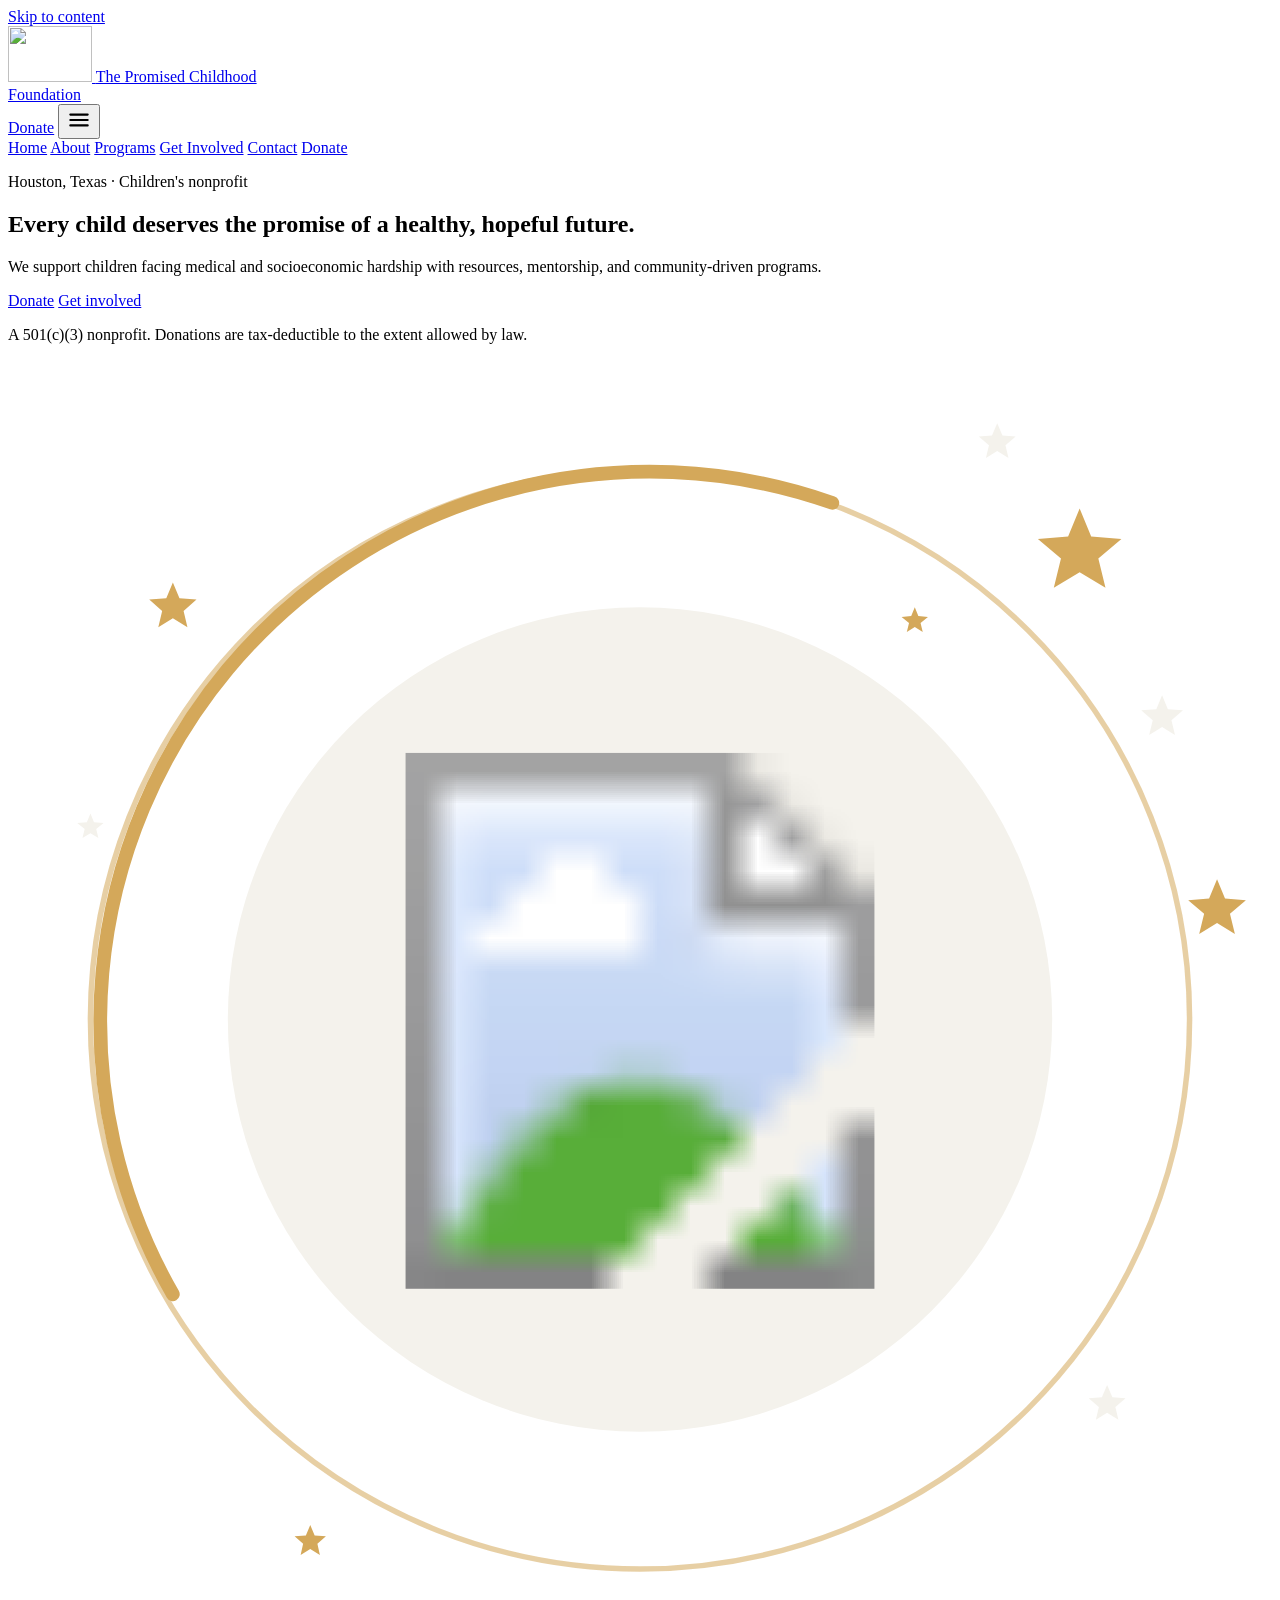
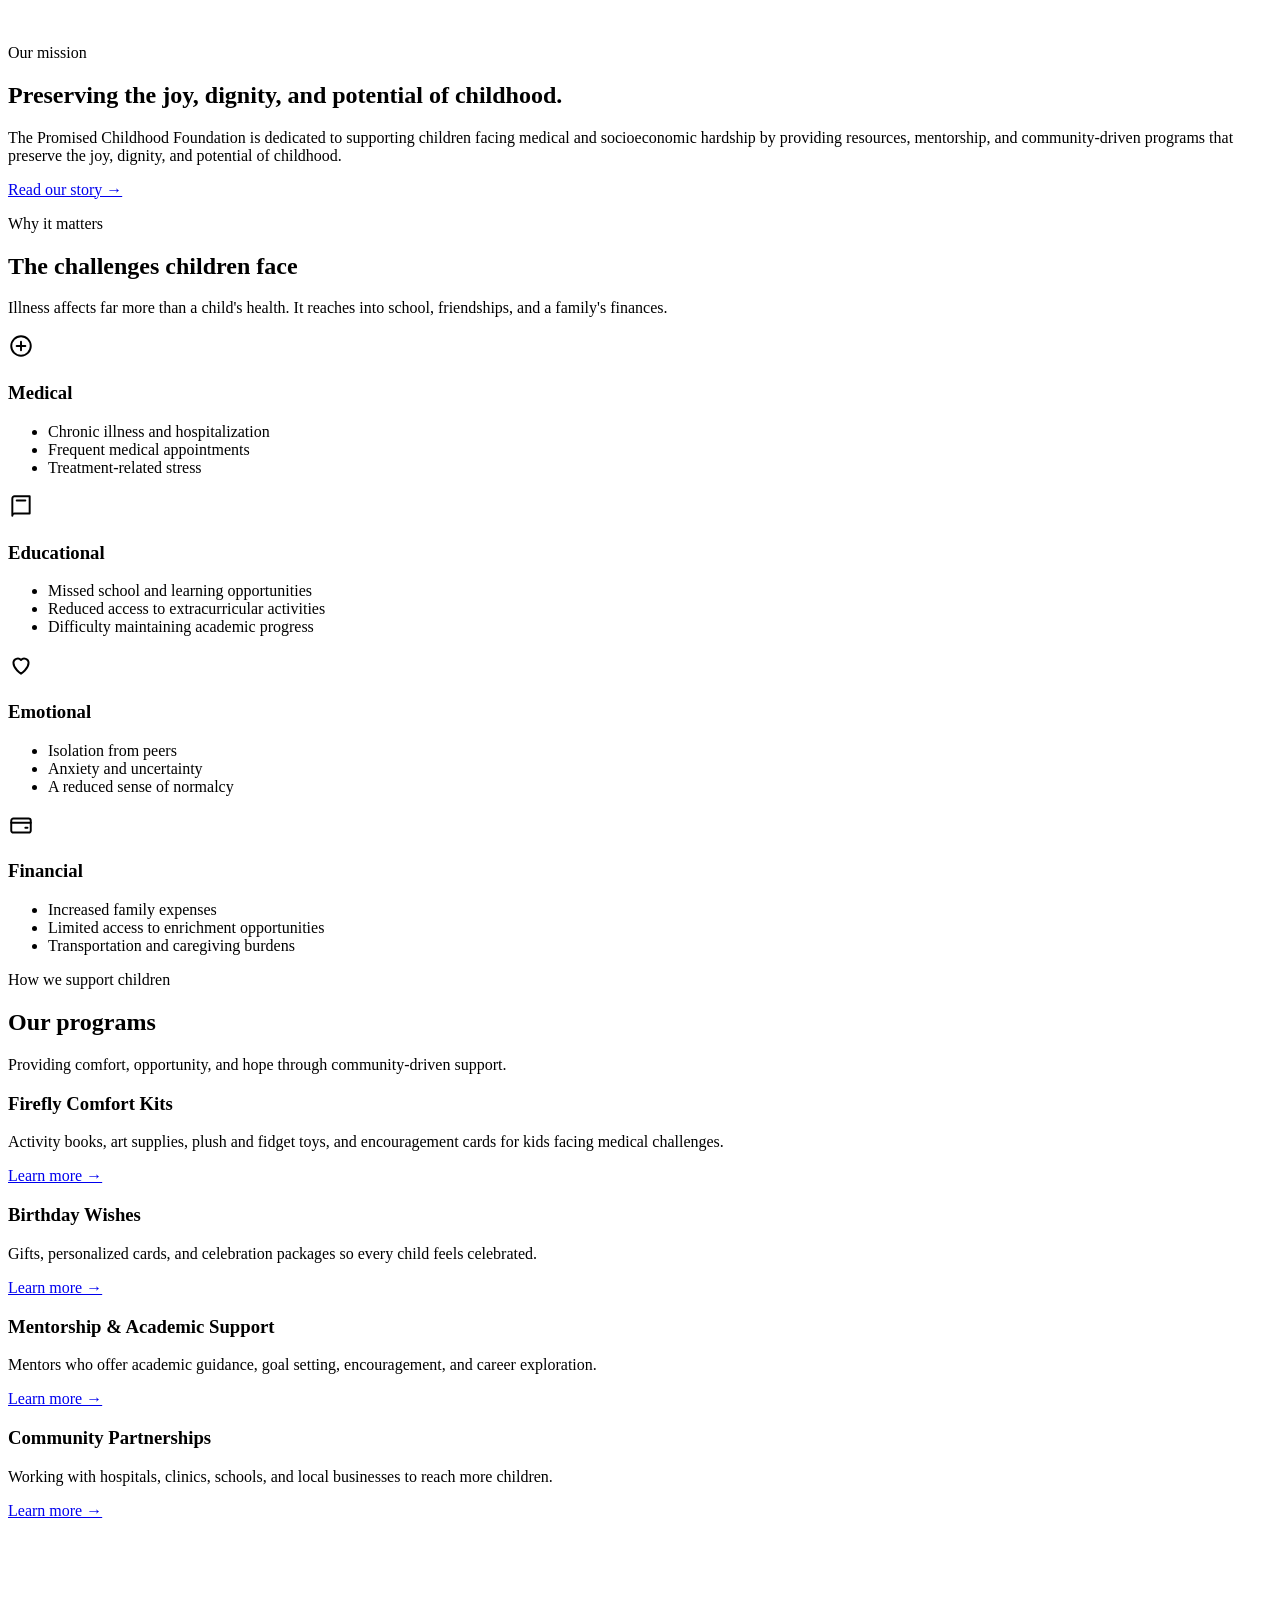
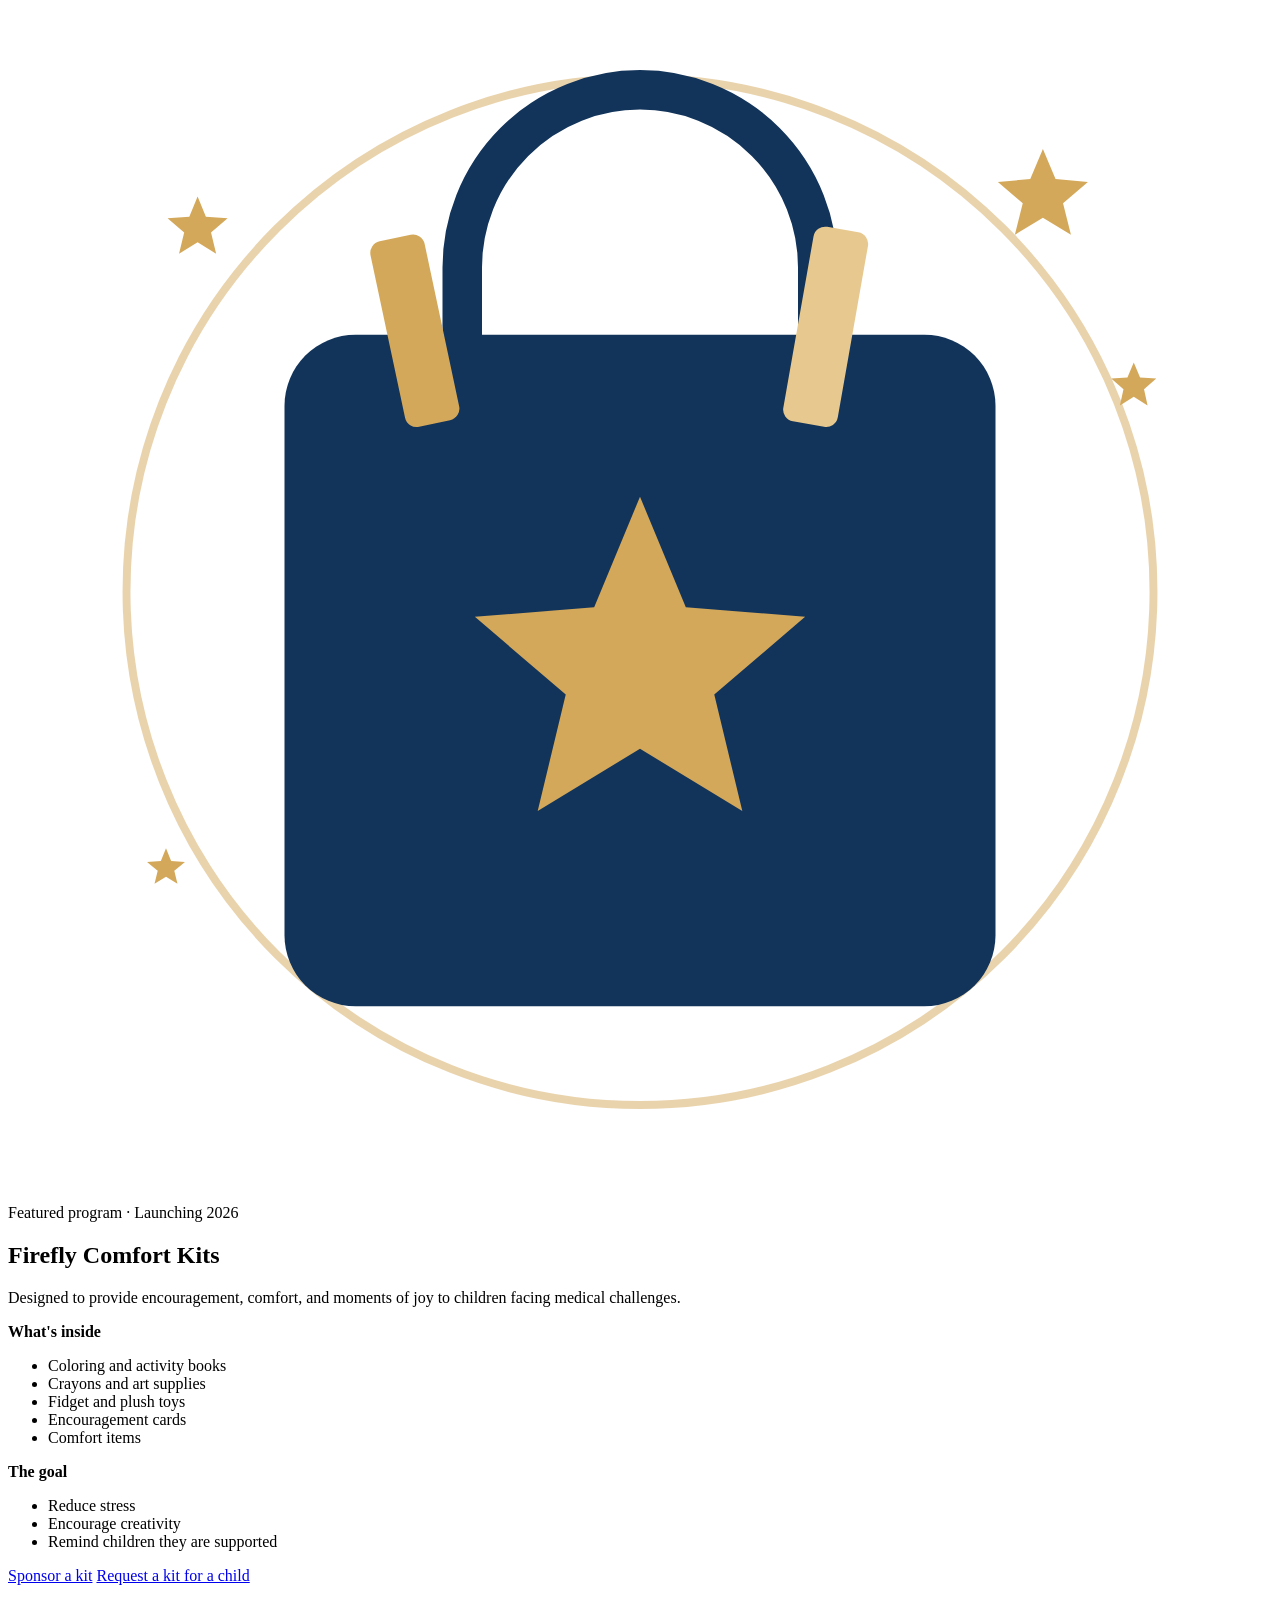
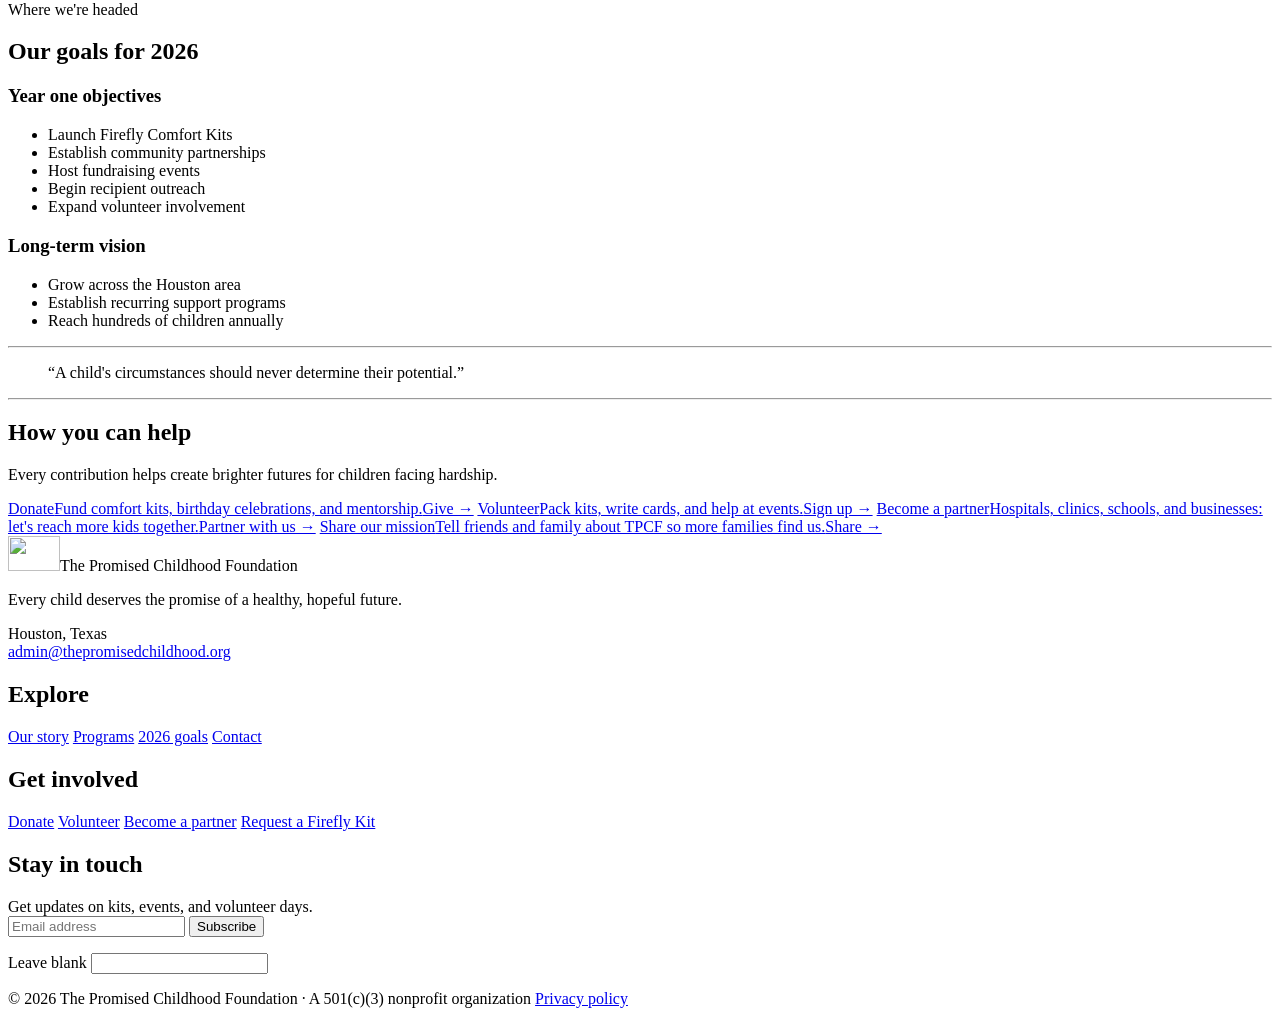
==== index.html @ c39b143c "Add files via upload" ====
<!doctype html>
<html lang="en">
<head>
<meta charset="utf-8">
<meta name="viewport" content="width=device-width, initial-scale=1, viewport-fit=cover">
<title>The Promised Childhood Foundation</title>
<meta name="description" content="The Promised Childhood Foundation supports Houston-area children facing medical and socioeconomic hardship with resources, mentorship, and community-driven programs.">
<link rel="canonical" href="https://thepromisedchildhood.org/">
<meta property="og:type" content="website">
<meta property="og:site_name" content="The Promised Childhood Foundation">
<meta property="og:title" content="The Promised Childhood Foundation">
<meta property="og:description" content="The Promised Childhood Foundation supports Houston-area children facing medical and socioeconomic hardship with resources, mentorship, and community-driven programs.">
<meta property="og:url" content="https://thepromisedchildhood.org/">
<meta property="og:image" content="https://thepromisedchildhood.org/images/share-card.jpg">
<meta name="twitter:card" content="summary_large_image">
<link rel="icon" type="image/png" href="images/favicon.png">
<link rel="apple-touch-icon" href="images/apple-touch-icon.png">
<link rel="preconnect" href="https://fonts.googleapis.com">
<link rel="preconnect" href="https://fonts.gstatic.com" crossorigin>
<link rel="stylesheet" href="https://fonts.googleapis.com/css2?family=Gelasio:ital,wght@0,400;0,600;0,700;1,400&amp;family=Raleway:wght@400;500;600;700&amp;display=swap">
<link rel="stylesheet" href="css/styles.css">
</head>
<body>
<a class="skip-link" href="#main">Skip to content</a>
<header class="site-header">
  <div class="inner">
    <a class="brand" href="index.html">
      <img src="images/logo-mark.webp" alt="" width="84" height="56">
      <span>The Promised Childhood<br>Foundation</span>
    </a>
    <div class="header-actions">
      <a class="btn btn--primary header-donate" href="get-involved.html#donate">Donate</a>
      <button class="menu-toggle" type="button" aria-expanded="false" aria-controls="site-nav" aria-label="Open menu"><svg width="26" height="26" viewBox="0 0 24 24" fill="none" stroke="currentColor" stroke-width="2" stroke-linecap="round" aria-hidden="true"><path d="M4 7h16M4 12h16M4 17h16"/></svg></button>
    </div>
    <nav class="nav" id="site-nav" aria-label="Main">
      <a href="index.html" aria-current="page">Home</a>
      <a href="about.html">About</a>
      <a href="programs.html">Programs</a>
      <a href="get-involved.html">Get Involved</a>
      <a href="contact.html">Contact</a>
      <a class="btn btn--primary" href="get-involved.html#donate">Donate</a>
    </nav>
  </div>
</header>
<main id="main">

<section class="band band--navy arcs hero">
  <div class="wrap split">
    <div class="stack">
      <p class="eyebrow">Houston, Texas · Children's nonprofit</p>
      <h1>Every child deserves the promise of a healthy, hopeful future.</h1>
      <p class="lead">We support children facing medical and socioeconomic hardship with resources, mentorship, and community-driven programs.</p>
      <div class="btn-row">
        <a class="btn btn--gold" href="get-involved.html#donate">Donate</a>
        <a class="btn btn--outline-gold" href="get-involved.html">Get involved</a>
      </div>
      <p class="status-line">A 501(c)(3) nonprofit. Donations are tax-deductible to the extent allowed by law.</p>
    </div>
    <div class="hero-art"><svg viewBox="0 0 460 460" role="img" aria-label="The Promised Childhood Foundation logo: a child reaching toward stars beside a golden tree" xmlns="http://www.w3.org/2000/svg"><circle cx="230" cy="240" r="200" fill="none" stroke="#D4A85A" stroke-width="2" opacity=".55"/><path d="M 60 340 A 200 200 0 0 1 300 52" fill="none" stroke="#D4A85A" stroke-width="5" stroke-linecap="round"/><circle cx="230" cy="240" r="150" fill="#F4F2EC"/><image href="images/logo-mark.webp" x="84" y="143" width="292" height="195"/><polygon points="390.0,54.0 394.2,64.2 405.2,65.1 396.8,72.2 399.4,82.9 390.0,77.2 380.6,82.9 383.2,72.2 374.8,65.1 385.8,64.2" fill="#D4A85A"/><polygon points="420.0,122.0 422.1,127.1 427.6,127.5 423.4,131.1 424.7,136.5 420.0,133.6 415.3,136.5 416.6,131.1 412.4,127.5 417.9,127.1" fill="#F4F2EC"/><polygon points="360.0,23.0 361.9,27.5 366.7,27.8 363.0,31.0 364.1,35.7 360.0,33.1 355.9,35.7 357.0,31.0 353.3,27.8 358.1,27.5" fill="#F4F2EC"/><polygon points="440.0,189.0 442.9,196.0 450.5,196.6 444.7,201.5 446.5,208.9 440.0,204.9 433.5,208.9 435.3,201.5 429.5,196.6 437.1,196.0" fill="#D4A85A"/><polygon points="330.0,90.0 331.3,93.2 334.8,93.5 332.1,95.7 332.9,99.0 330.0,97.2 327.1,99.0 327.9,95.7 325.2,93.5 328.7,93.2" fill="#D4A85A"/><polygon points="60.0,81.0 62.4,86.7 68.6,87.2 63.9,91.3 65.3,97.3 60.0,94.0 54.7,97.3 56.1,91.3 51.4,87.2 57.6,86.7" fill="#D4A85A"/><polygon points="30.0,165.0 31.3,168.2 34.8,168.5 32.1,170.7 32.9,174.0 30.0,172.2 27.1,174.0 27.9,170.7 25.2,168.5 28.7,168.2" fill="#F4F2EC"/><polygon points="400.0,373.0 401.9,377.5 406.7,377.8 403.0,381.0 404.1,385.7 400.0,383.1 395.9,385.7 397.0,381.0 393.3,377.8 398.1,377.5" fill="#F4F2EC"/><polygon points="110.0,424.0 111.6,427.8 115.7,428.1 112.6,430.8 113.5,434.9 110.0,432.7 106.5,434.9 107.4,430.8 104.3,428.1 108.4,427.8" fill="#D4A85A"/></svg></div>
  </div>
</section>

<section class="band band--cream">
  <div class="wrap split split--top">
    <div class="stack stack--tight">
      <p class="eyebrow">Our mission</p>
      <h2>Preserving the joy, dignity, and potential of childhood.</h2>
    </div>
    <div class="stack">
      <p class="serif-lead">The Promised Childhood Foundation is dedicated to supporting children facing medical and socioeconomic hardship by providing resources, mentorship, and community-driven programs that preserve the joy, dignity, and potential of childhood.</p>
      <a class="text-link" href="about.html">Read our story →</a>
    </div>
  </div>
</section>

<section class="band band--white" aria-labelledby="challenges-h">
  <div class="wrap stack" style="gap:40px">
    <div class="stack stack--tight">
      <p class="eyebrow">Why it matters</p>
      <h2 id="challenges-h">The challenges children face</h2>
      <p class="lead">Illness affects far more than a child's health. It reaches into school, friendships, and a family's finances.</p>
    </div>
    <div class="grid grid--4">
      <div class="card"><span class="icon-disc" aria-hidden="true"><svg width="26" height="26" viewBox="0 0 24 24" fill="none" stroke="currentColor" stroke-width="1.8" stroke-linecap="round" stroke-linejoin="round"><circle cx="12" cy="12" r="9"/><path d="M12 8v8M8 12h8"/></svg></span><h3>Medical</h3><ul class="list"><li>Chronic illness and hospitalization</li><li>Frequent medical appointments</li><li>Treatment-related stress</li></ul></div>
      <div class="card"><span class="icon-disc" aria-hidden="true"><svg width="26" height="26" viewBox="0 0 24 24" fill="none" stroke="currentColor" stroke-width="1.8" stroke-linecap="round" stroke-linejoin="round"><path d="M4 19.5V5a2 2 0 0 1 2-2h14v16H6a2 2 0 0 0-2 2z"/><path d="M8 7h8"/></svg></span><h3>Educational</h3><ul class="list"><li>Missed school and learning opportunities</li><li>Reduced access to extracurricular activities</li><li>Difficulty maintaining academic progress</li></ul></div>
      <div class="card"><span class="icon-disc" aria-hidden="true"><svg width="26" height="26" viewBox="0 0 24 24" fill="none" stroke="currentColor" stroke-width="1.8" stroke-linecap="round" stroke-linejoin="round"><path d="M12 20s-7-4.4-7-10a4 4 0 0 1 7-2.6A4 4 0 0 1 19 10c0 5.6-7 10-7 10z"/></svg></span><h3>Emotional</h3><ul class="list"><li>Isolation from peers</li><li>Anxiety and uncertainty</li><li>A reduced sense of normalcy</li></ul></div>
      <div class="card"><span class="icon-disc" aria-hidden="true"><svg width="26" height="26" viewBox="0 0 24 24" fill="none" stroke="currentColor" stroke-width="1.8" stroke-linecap="round" stroke-linejoin="round"><rect x="3" y="6" width="18" height="13" rx="2"/><path d="M3 10h18M16 14.5h2"/></svg></span><h3>Financial</h3><ul class="list"><li>Increased family expenses</li><li>Limited access to enrichment opportunities</li><li>Transportation and caregiving burdens</li></ul></div>
    </div>
  </div>
</section>

<section class="band band--navy" aria-labelledby="programs-h">
  <div class="wrap stack" style="gap:40px">
    <div class="stack stack--tight center">
      <p class="eyebrow">How we support children</p>
      <h2 id="programs-h">Our programs</h2>
      <p class="lead">Providing comfort, opportunity, and hope through community-driven support.</p>
    </div>
    <div class="grid grid--4">
      <div class="card card--navy"><h3>Firefly Comfort Kits</h3><p class="grow">Activity books, art supplies, plush and fidget toys, and encouragement cards for kids facing medical challenges.</p><a class="text-link" href="programs.html#firefly">Learn more →</a></div>
      <div class="card card--navy"><h3>Birthday Wishes</h3><p class="grow">Gifts, personalized cards, and celebration packages so every child feels celebrated.</p><a class="text-link" href="programs.html#birthday">Learn more →</a></div>
      <div class="card card--navy"><h3>Mentorship &amp; Academic Support</h3><p class="grow">Mentors who offer academic guidance, goal setting, encouragement, and career exploration.</p><a class="text-link" href="programs.html#mentorship">Learn more →</a></div>
      <div class="card card--navy"><h3>Community Partnerships</h3><p class="grow">Working with hospitals, clinics, schools, and local businesses to reach more children.</p><a class="text-link" href="programs.html#partnerships">Learn more →</a></div>
      <!-- SHOW WHEN READY: Family Assistance card. Add a one-line description, then delete the word "hidden".
      <div class="card card--navy" hidden><h3>Family Assistance</h3><p class="grow">[Description]</p><a class="text-link" href="programs.html#family">Learn more →</a></div> -->
    </div>
  </div>
</section>

<section class="band band--cream">
  <div class="wrap split">
    <div class="art-panel"><svg viewBox="0 0 320 320" role="img" aria-label="Illustration of a Firefly Comfort Kit bag with a gold star" xmlns="http://www.w3.org/2000/svg"><circle cx="160" cy="170" r="130" fill="none" stroke="#D4A85A" stroke-width="2" opacity=".5"/><path d="M115 110 v-22 a45 45 0 0 1 90 0 v22" fill="none" stroke="#12345A" stroke-width="10" stroke-linecap="round"/><rect x="70" y="105" width="180" height="170" rx="18" fill="#12345A"/><rect x="96" y="80" width="14" height="48" rx="3" fill="#D4A85A" transform="rotate(-12 103 104)"/><rect x="200" y="78" width="14" height="50" rx="3" fill="#E7C98F" transform="rotate(10 207 103)"/><polygon points="160.0,146.0 171.6,174.0 201.8,176.4 178.8,196.1 185.9,225.6 160.0,209.8 134.1,225.6 141.2,196.1 118.2,176.4 148.4,174.0" fill="#D4A85A"/><polygon points="262.0,58.0 265.2,65.6 273.4,66.3 267.1,71.7 269.1,79.7 262.0,75.4 254.9,79.7 256.9,71.7 250.6,66.3 258.8,65.6" fill="#D4A85A"/><polygon points="285.0,112.0 286.6,115.8 290.7,116.1 287.6,118.8 288.5,122.9 285.0,120.7 281.5,122.9 282.4,118.8 279.3,116.1 283.4,115.8" fill="#D4A85A"/><polygon points="48.0,70.0 50.1,75.1 55.6,75.5 51.4,79.1 52.7,84.5 48.0,81.6 43.3,84.5 44.6,79.1 40.4,75.5 45.9,75.1" fill="#D4A85A"/><polygon points="40.0,235.0 41.3,238.2 44.8,238.5 42.1,240.7 42.9,244.0 40.0,242.2 37.1,244.0 37.9,240.7 35.2,238.5 38.7,238.2" fill="#D4A85A"/></svg></div>
    <div class="stack">
      <p class="eyebrow">Featured program · Launching 2026</p>
      <h2>Firefly Comfort Kits</h2>
      <p class="serif-lead italic">Designed to provide encouragement, comfort, and moments of joy to children facing medical challenges.</p>
      <div class="grid grid--2" style="gap:24px">
        <div class="stack stack--tight"><strong>What's inside</strong><ul class="list"><li>Coloring and activity books</li><li>Crayons and art supplies</li><li>Fidget and plush toys</li><li>Encouragement cards</li><li>Comfort items</li></ul></div>
        <div class="stack stack--tight"><strong>The goal</strong><ul class="list"><li>Reduce stress</li><li>Encourage creativity</li><li>Remind children they are supported</li></ul></div>
      </div>
      <div class="btn-row">
        <a class="btn btn--primary" href="get-involved.html#donate">Sponsor a kit</a>
        <a class="btn btn--outline" href="contact.html#request">Request a kit for a child</a>
      </div>
    </div>
  </div>
</section>

<section class="band band--white" aria-labelledby="goals-h">
  <div class="wrap stack" style="gap:40px">
    <div class="stack stack--tight">
      <p class="eyebrow">Where we're headed</p>
      <h2 id="goals-h">Our goals for 2026</h2>
    </div>
    <div class="grid grid--2">
      <div class="card card--outline"><h3>Year one objectives</h3><ul class="list"><li>Launch Firefly Comfort Kits</li><li>Establish community partnerships</li><li>Host fundraising events</li><li>Begin recipient outreach</li><li>Expand volunteer involvement</li></ul></div>
      <div class="card card--blue"><h3>Long-term vision</h3><ul class="list"><li>Grow across the Houston area</li><li>Establish recurring support programs</li><li>Reach hundreds of children annually</li></ul></div>
    </div>
    <!-- SHOW WHEN READY: impact numbers. Replace each [#] with a real count, then delete the word "hidden".
    <div class="grid grid--auto" hidden>
      <div class="card center"><h3>[#]</h3><p>Firefly Kits delivered</p></div>
      <div class="card center"><h3>[#]</h3><p>Birthdays celebrated</p></div>
      <div class="card center"><h3>[#]</h3><p>Volunteers engaged</p></div>
    </div> -->
  </div>
</section>

<section class="band band--navy">
  <div class="wrap wrap--narrow stack center" style="gap:24px">
    <hr class="rule-gold">
    <blockquote class="quote">“A child's circumstances should never determine their potential.”</blockquote>
    <hr class="rule-gold">
  </div>
</section>

<section class="band band--white" aria-labelledby="help-h">
  <div class="wrap stack" style="gap:40px">
    <div class="stack stack--tight center">
      <h2 id="help-h">How you can help</h2>
      <p class="lead">Every contribution helps create brighter futures for children facing hardship.</p>
    </div>
    <div class="grid grid--4">
      <a class="help-card help-card--primary" href="get-involved.html#donate"><span class="t">Donate</span><span class="d">Fund comfort kits, birthday celebrations, and mentorship.</span><span class="go">Give →</span></a>
      <a class="help-card" href="get-involved.html#volunteer"><span class="t">Volunteer</span><span class="d">Pack kits, write cards, and help at events.</span><span class="go">Sign up →</span></a>
      <a class="help-card" href="get-involved.html#partner"><span class="t">Become a partner</span><span class="d">Hospitals, clinics, schools, and businesses: let's reach more kids together.</span><span class="go">Partner with us →</span></a>
      <a class="help-card" href="get-involved.html#share"><span class="t">Share our mission</span><span class="d">Tell friends and family about TPCF so more families find us.</span><span class="go">Share →</span></a>
    </div>
  </div>
</section>
</main>
<footer class="site-footer">
  <div class="wrap">
    <div class="stack stack--tight">
      <div class="foot-brand"><span class="disc"><img src="images/logo-mark.webp" alt="" width="52" height="35"></span><span>The Promised Childhood Foundation</span></div>
      <p>Every child deserves the promise of a healthy, hopeful future.</p>
      <p>Houston, Texas<br><a href="mailto:admin@thepromisedchildhood.org">admin@thepromisedchildhood.org</a></p>
    </div>
    <nav aria-label="Footer: explore">
      <h2>Explore</h2>
      <a href="about.html">Our story</a>
      <a href="programs.html">Programs</a>
      <a href="about.html#goals">2026 goals</a>
      <a href="contact.html">Contact</a>
    </nav>
    <nav aria-label="Footer: get involved">
      <h2>Get involved</h2>
      <a href="get-involved.html#donate">Donate</a>
      <a href="get-involved.html#volunteer">Volunteer</a>
      <a href="get-involved.html#partner">Become a partner</a>
      <a href="contact.html#request">Request a Firefly Kit</a>
    </nav>
    <div class="stack stack--tight">
      <h2>Stay in touch</h2>
      <form data-form="newsletter" data-success="You're on the list. Thank you!" class="stack stack--tight" novalidate>
        <input type="hidden" name="form" value="newsletter">
        <label for="ft-email">Get updates on kits, events, and volunteer days.</label>
        <div class="newsletter">
          <input id="ft-email" name="email" type="email" placeholder="Email address" autocomplete="email" required>
          <button class="btn btn--gold" type="submit">Subscribe</button>
        </div>
        <p class="hp" aria-hidden="true"><label>Leave blank <input type="text" name="_gotcha" tabindex="-1" autocomplete="off"></label></p>
        <p class="form-status" role="status" hidden></p>
      </form>
      <!-- SHOW WHEN READY: social media links. Replace # with real profile URLs, then delete the word "hidden".
      <div class="btn-row" hidden>
        <a href="#">Instagram</a> <a href="#">TikTok</a> <a href="#">LinkedIn</a> <a href="#">Facebook</a>
      </div> -->
    </div>
  </div>
  <div class="footer-bottom">
    <div class="wrap">
      <span>© <span data-year>2026</span> The Promised Childhood Foundation · A 501(c)(3) nonprofit organization</span>
      <a href="privacy.html">Privacy policy</a>
    </div>
  </div>
</footer>
<script src="js/site.js"></script>
</body>
</html>
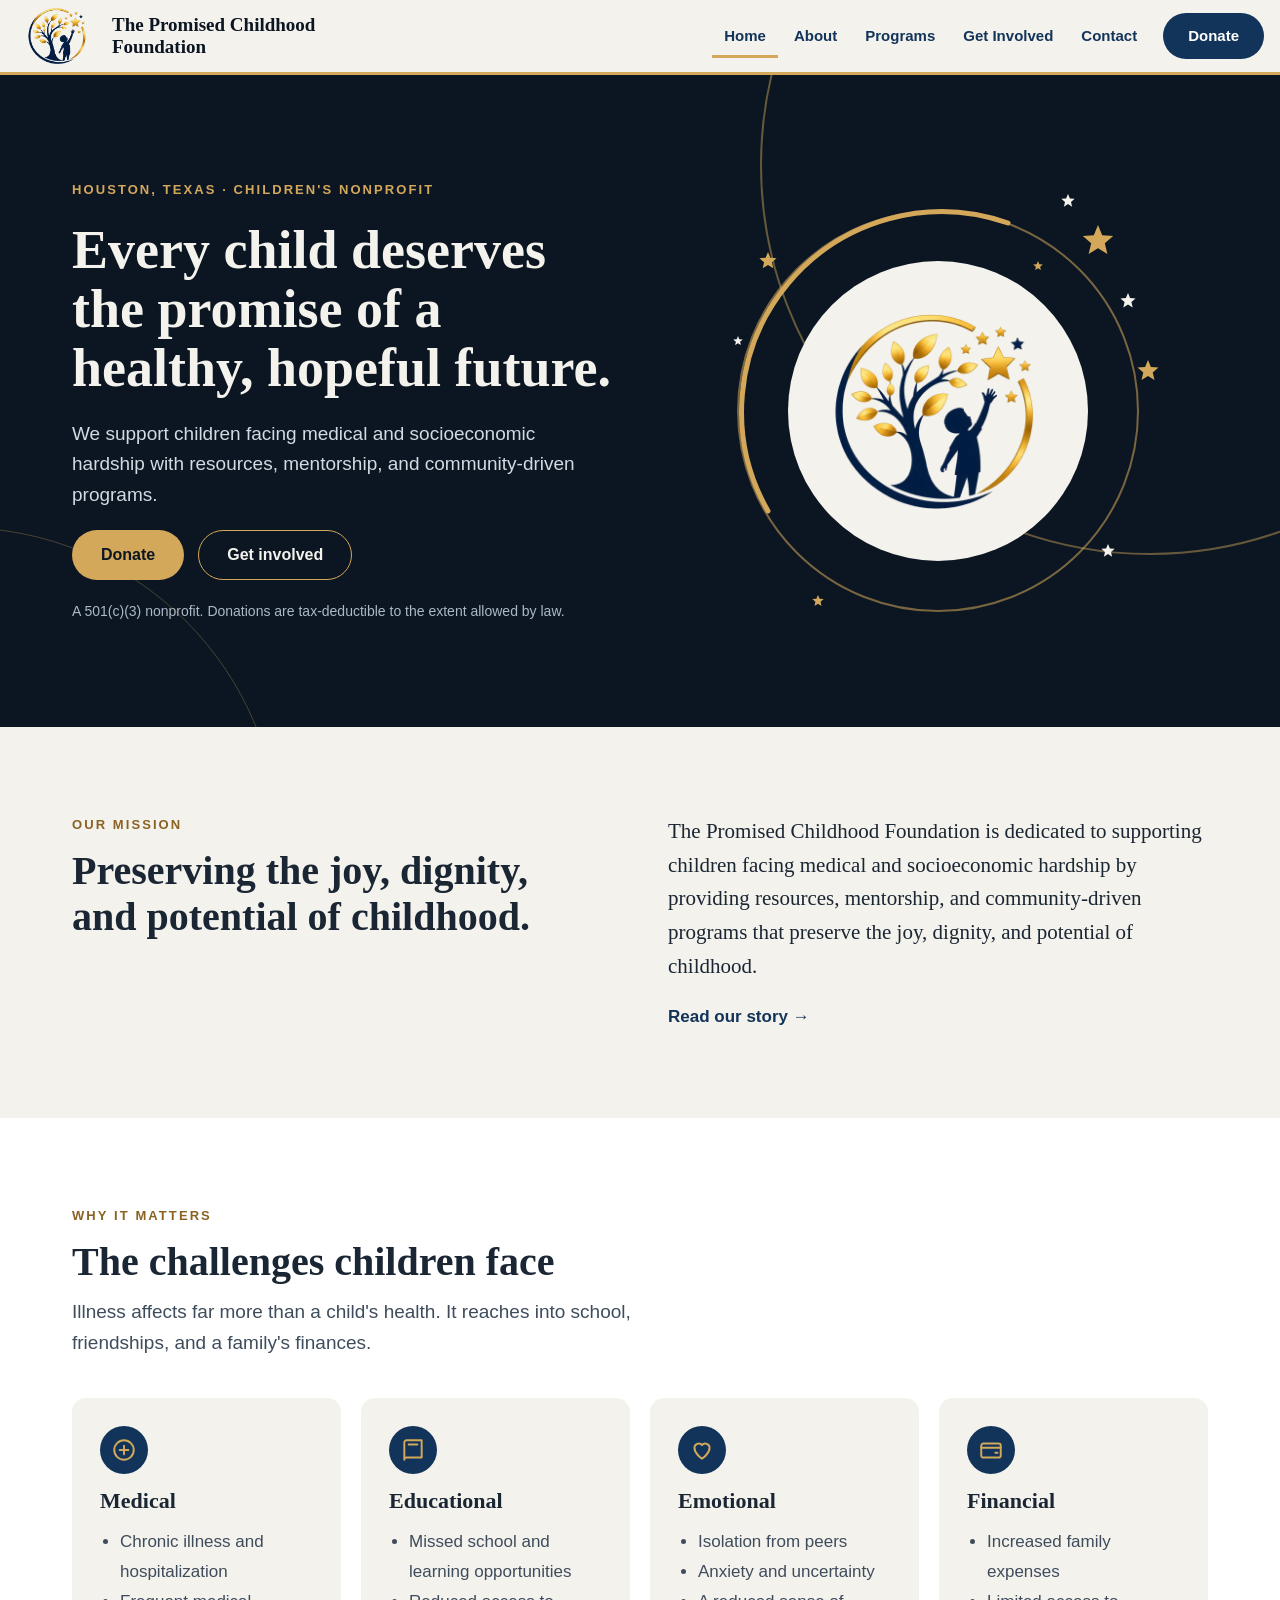
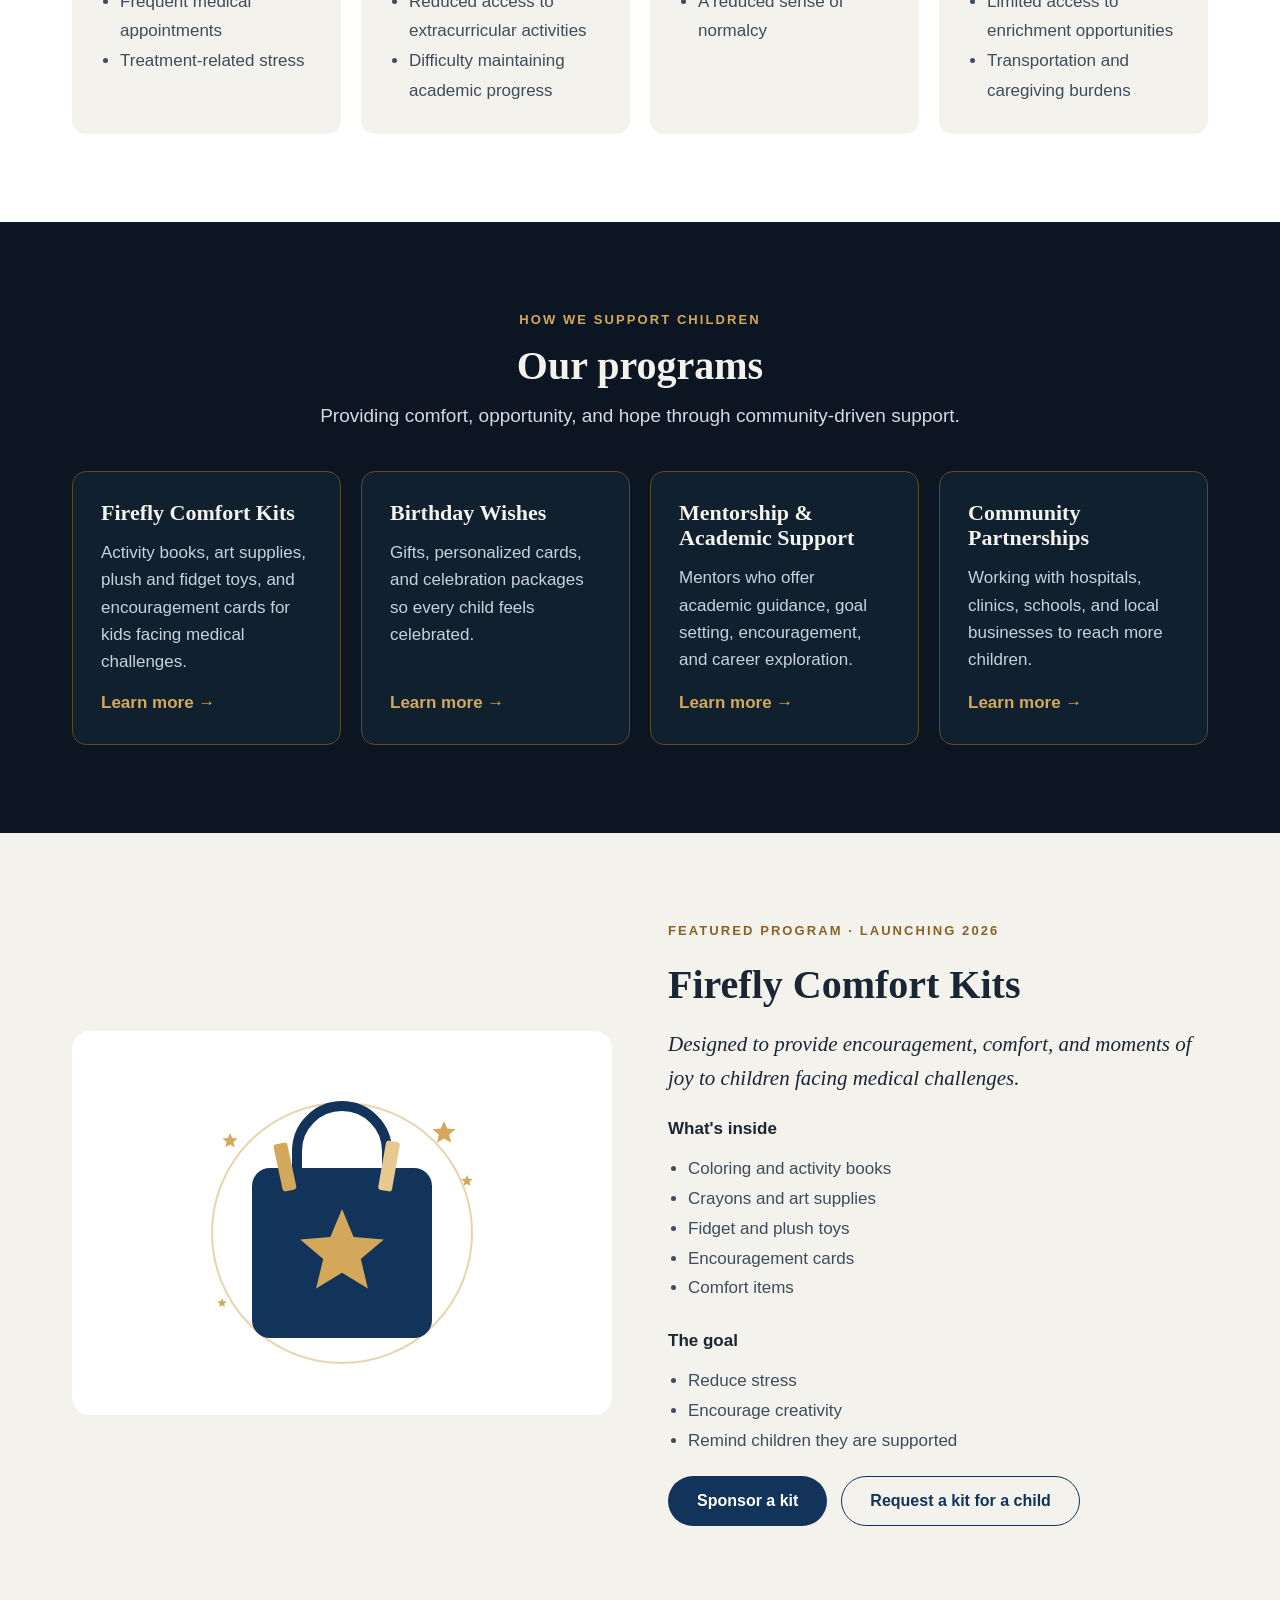
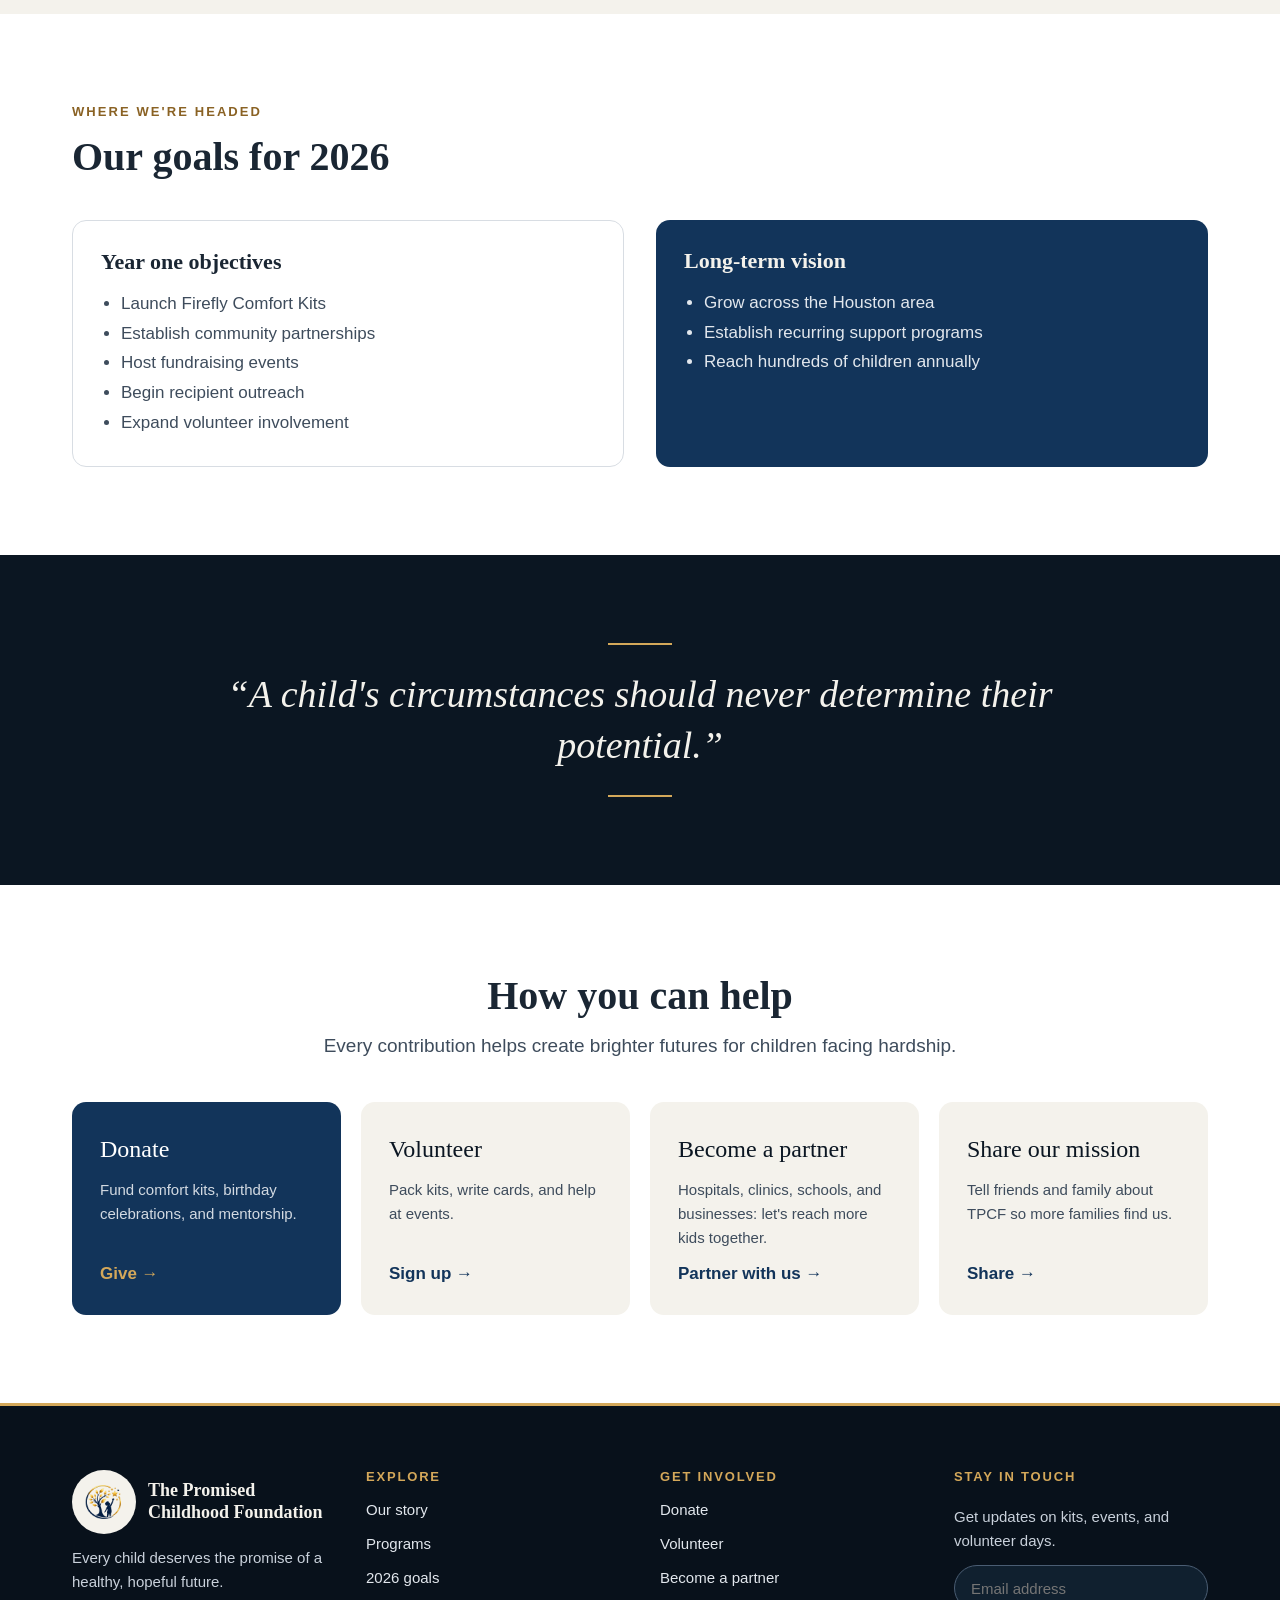
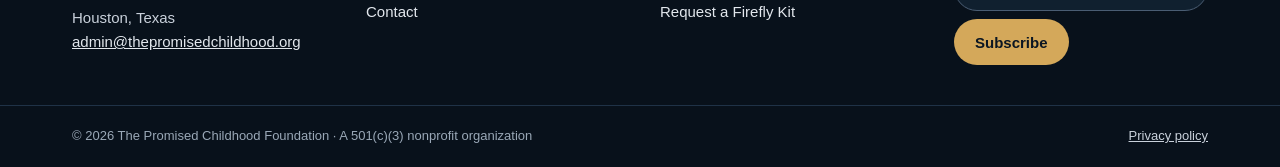
==== commit 6ad29d79: "Add files via upload" ====
--- a/index.html
+++ b/index.html
@@ -11,21 +11,21 @@
 <meta property="og:title" content="The Promised Childhood Foundation">
 <meta property="og:description" content="The Promised Childhood Foundation supports Houston-area children facing medical and socioeconomic hardship with resources, mentorship, and community-driven programs.">
 <meta property="og:url" content="https://thepromisedchildhood.org/">
-<meta property="og:image" content="https://thepromisedchildhood.org/images/share-card.jpg">
+<meta property="og:image" content="https://thepromisedchildhood.org/share-card.jpg">
 <meta name="twitter:card" content="summary_large_image">
-<link rel="icon" type="image/png" href="images/favicon.png">
-<link rel="apple-touch-icon" href="images/apple-touch-icon.png">
+<link rel="icon" type="image/png" href="favicon.png">
+<link rel="apple-touch-icon" href="apple-touch-icon.png">
 <link rel="preconnect" href="https://fonts.googleapis.com">
 <link rel="preconnect" href="https://fonts.gstatic.com" crossorigin>
 <link rel="stylesheet" href="https://fonts.googleapis.com/css2?family=Gelasio:ital,wght@0,400;0,600;0,700;1,400&amp;family=Raleway:wght@400;500;600;700&amp;display=swap">
-<link rel="stylesheet" href="css/styles.css">
+<link rel="stylesheet" href="styles.css">
 </head>
 <body>
 <a class="skip-link" href="#main">Skip to content</a>
 <header class="site-header">
   <div class="inner">
     <a class="brand" href="index.html">
-      <img src="images/logo-mark.webp" alt="" width="84" height="56">
+      <img src="logo-mark.webp" alt="" width="84" height="56">
       <span>The Promised Childhood<br>Foundation</span>
     </a>
     <div class="header-actions">
@@ -56,7 +56,7 @@
       </div>
       <p class="status-line">A 501(c)(3) nonprofit. Donations are tax-deductible to the extent allowed by law.</p>
     </div>
-    <div class="hero-art"><svg viewBox="0 0 460 460" role="img" aria-label="The Promised Childhood Foundation logo: a child reaching toward stars beside a golden tree" xmlns="http://www.w3.org/2000/svg"><circle cx="230" cy="240" r="200" fill="none" stroke="#D4A85A" stroke-width="2" opacity=".55"/><path d="M 60 340 A 200 200 0 0 1 300 52" fill="none" stroke="#D4A85A" stroke-width="5" stroke-linecap="round"/><circle cx="230" cy="240" r="150" fill="#F4F2EC"/><image href="images/logo-mark.webp" x="84" y="143" width="292" height="195"/><polygon points="390.0,54.0 394.2,64.2 405.2,65.1 396.8,72.2 399.4,82.9 390.0,77.2 380.6,82.9 383.2,72.2 374.8,65.1 385.8,64.2" fill="#D4A85A"/><polygon points="420.0,122.0 422.1,127.1 427.6,127.5 423.4,131.1 424.7,136.5 420.0,133.6 415.3,136.5 416.6,131.1 412.4,127.5 417.9,127.1" fill="#F4F2EC"/><polygon points="360.0,23.0 361.9,27.5 366.7,27.8 363.0,31.0 364.1,35.7 360.0,33.1 355.9,35.7 357.0,31.0 353.3,27.8 358.1,27.5" fill="#F4F2EC"/><polygon points="440.0,189.0 442.9,196.0 450.5,196.6 444.7,201.5 446.5,208.9 440.0,204.9 433.5,208.9 435.3,201.5 429.5,196.6 437.1,196.0" fill="#D4A85A"/><polygon points="330.0,90.0 331.3,93.2 334.8,93.5 332.1,95.7 332.9,99.0 330.0,97.2 327.1,99.0 327.9,95.7 325.2,93.5 328.7,93.2" fill="#D4A85A"/><polygon points="60.0,81.0 62.4,86.7 68.6,87.2 63.9,91.3 65.3,97.3 60.0,94.0 54.7,97.3 56.1,91.3 51.4,87.2 57.6,86.7" fill="#D4A85A"/><polygon points="30.0,165.0 31.3,168.2 34.8,168.5 32.1,170.7 32.9,174.0 30.0,172.2 27.1,174.0 27.9,170.7 25.2,168.5 28.7,168.2" fill="#F4F2EC"/><polygon points="400.0,373.0 401.9,377.5 406.7,377.8 403.0,381.0 404.1,385.7 400.0,383.1 395.9,385.7 397.0,381.0 393.3,377.8 398.1,377.5" fill="#F4F2EC"/><polygon points="110.0,424.0 111.6,427.8 115.7,428.1 112.6,430.8 113.5,434.9 110.0,432.7 106.5,434.9 107.4,430.8 104.3,428.1 108.4,427.8" fill="#D4A85A"/></svg></div>
+    <div class="hero-art"><svg viewBox="0 0 460 460" role="img" aria-label="The Promised Childhood Foundation logo: a child reaching toward stars beside a golden tree" xmlns="http://www.w3.org/2000/svg"><circle cx="230" cy="240" r="200" fill="none" stroke="#D4A85A" stroke-width="2" opacity=".55"/><path d="M 60 340 A 200 200 0 0 1 300 52" fill="none" stroke="#D4A85A" stroke-width="5" stroke-linecap="round"/><circle cx="230" cy="240" r="150" fill="#F4F2EC"/><image href="logo-mark.webp" x="84" y="143" width="292" height="195"/><polygon points="390.0,54.0 394.2,64.2 405.2,65.1 396.8,72.2 399.4,82.9 390.0,77.2 380.6,82.9 383.2,72.2 374.8,65.1 385.8,64.2" fill="#D4A85A"/><polygon points="420.0,122.0 422.1,127.1 427.6,127.5 423.4,131.1 424.7,136.5 420.0,133.6 415.3,136.5 416.6,131.1 412.4,127.5 417.9,127.1" fill="#F4F2EC"/><polygon points="360.0,23.0 361.9,27.5 366.7,27.8 363.0,31.0 364.1,35.7 360.0,33.1 355.9,35.7 357.0,31.0 353.3,27.8 358.1,27.5" fill="#F4F2EC"/><polygon points="440.0,189.0 442.9,196.0 450.5,196.6 444.7,201.5 446.5,208.9 440.0,204.9 433.5,208.9 435.3,201.5 429.5,196.6 437.1,196.0" fill="#D4A85A"/><polygon points="330.0,90.0 331.3,93.2 334.8,93.5 332.1,95.7 332.9,99.0 330.0,97.2 327.1,99.0 327.9,95.7 325.2,93.5 328.7,93.2" fill="#D4A85A"/><polygon points="60.0,81.0 62.4,86.7 68.6,87.2 63.9,91.3 65.3,97.3 60.0,94.0 54.7,97.3 56.1,91.3 51.4,87.2 57.6,86.7" fill="#D4A85A"/><polygon points="30.0,165.0 31.3,168.2 34.8,168.5 32.1,170.7 32.9,174.0 30.0,172.2 27.1,174.0 27.9,170.7 25.2,168.5 28.7,168.2" fill="#F4F2EC"/><polygon points="400.0,373.0 401.9,377.5 406.7,377.8 403.0,381.0 404.1,385.7 400.0,383.1 395.9,385.7 397.0,381.0 393.3,377.8 398.1,377.5" fill="#F4F2EC"/><polygon points="110.0,424.0 111.6,427.8 115.7,428.1 112.6,430.8 113.5,434.9 110.0,432.7 106.5,434.9 107.4,430.8 104.3,428.1 108.4,427.8" fill="#D4A85A"/></svg></div>
   </div>
 </section>
 
@@ -171,7 +171,7 @@
 <footer class="site-footer">
   <div class="wrap">
     <div class="stack stack--tight">
-      <div class="foot-brand"><span class="disc"><img src="images/logo-mark.webp" alt="" width="52" height="35"></span><span>The Promised Childhood Foundation</span></div>
+      <div class="foot-brand"><span class="disc"><img src="logo-mark.webp" alt="" width="52" height="35"></span><span>The Promised Childhood Foundation</span></div>
       <p>Every child deserves the promise of a healthy, hopeful future.</p>
       <p>Houston, Texas<br><a href="mailto:admin@thepromisedchildhood.org">admin@thepromisedchildhood.org</a></p>
     </div>
@@ -214,6 +214,6 @@
     </div>
   </div>
 </footer>
-<script src="js/site.js"></script>
+<script src="site.js"></script>
 </body>
 </html>
--- a/styles.css
+++ b/styles.css
@@ -0,0 +1,259 @@
+/* The Promised Childhood Foundation — site styles
+   Palette and type come from the TPCF pitch deck: midnight navy grounds,
+   gold arcs, cream panels, a serif display over a clean sans body.
+   To change a brand color everywhere, edit the tokens below. */
+
+:root {
+  --navy: #0B1622;          /* dark sections, headings */
+  --navy-deep: #08111B;     /* footer */
+  --navy-raised: #10202F;   /* cards on navy */
+  --blue: #12345A;          /* logo blue: primary buttons, links */
+  --gold: #D4A85A;          /* accents, buttons on navy (never text on light) */
+  --gold-deep: #8A6224;     /* gold text on light backgrounds */
+  --gold-line: #5C4A2A;     /* card borders on navy */
+  --cream: #F4F2EC;         /* light sections, header */
+  --cream-warm: #FBF5EA;
+  --white: #FFFFFF;
+  --ink: #1A2633;           /* body text */
+  --ink-soft: #3E4C5C;      /* secondary text */
+  --ink-muted: #5A6878;     /* small notes */
+  --on-navy: #F4F2EC;
+  --on-navy-soft: #D3DAE2;
+  --line: #D8DDE3;
+  --field: #C5CCD4;
+
+  --font-display: "Gelasio", Georgia, "Times New Roman", serif;
+  --font-body: "Raleway", "Segoe UI", "Helvetica Neue", Arial, sans-serif;
+
+  --max: 1200px;
+  --gutter: 32px;
+  --section: 88px;
+  --radius: 14px;
+  color-scheme: light;
+}
+
+*, *::before, *::after { box-sizing: border-box; }
+html { scroll-behavior: smooth; }
+@media (prefers-reduced-motion: reduce) { html { scroll-behavior: auto; } }
+body {
+  margin: 0;
+  font-family: var(--font-body);
+  font-size: 17px;
+  line-height: 1.6;
+  color: var(--ink);
+  background: var(--white);
+  -webkit-font-smoothing: antialiased;
+}
+img { max-width: 100%; height: auto; display: block; }
+a { color: var(--blue); }
+a:hover { color: var(--navy); }
+:focus-visible { outline: 3px solid var(--gold); outline-offset: 2px; border-radius: 4px; }
+[hidden] { display: none !important; }
+
+h1, h2, h3 { font-family: var(--font-display); font-weight: 600; line-height: 1.15; margin: 0; text-wrap: balance; }
+h1 { font-size: clamp(36px, 5vw, 54px); line-height: 1.1; }
+h2 { font-size: clamp(30px, 3.6vw, 40px); }
+h3 { font-size: 22px; }
+p { margin: 0; }
+
+.skip-link { position: absolute; left: -9999px; top: 8px; background: var(--white); padding: 10px 16px; z-index: 100; }
+.skip-link:focus { left: 16px; }
+
+/* ---------- layout ---------- */
+.band { padding-left: max(16px, env(safe-area-inset-left, 0px)); padding-right: max(16px, env(safe-area-inset-right, 0px)); }
+.band--navy { background: var(--navy); color: var(--on-navy); }
+.band--cream { background: var(--cream); }
+.band--white { background: var(--white); }
+.band--blue { background: var(--blue); color: var(--on-navy); }
+.wrap { max-width: var(--max); margin: 0 auto; padding-block: var(--section); padding-inline: var(--gutter); }
+.wrap--narrow { max-width: 920px; }
+.stack { display: flex; flex-direction: column; gap: 20px; }
+.stack--tight { gap: 12px; }
+.center { align-items: center; text-align: center; }
+.split { display: grid; grid-template-columns: repeat(auto-fit, minmax(min(100%, 340px), 1fr)); gap: 56px; align-items: center; }
+.split--top { align-items: start; }
+.grid { display: grid; gap: 20px; }
+.grid--4 { grid-template-columns: repeat(auto-fit, minmax(min(100%, 240px), 1fr)); }
+.grid--auto { grid-template-columns: repeat(auto-fit, minmax(min(100%, 210px), 1fr)); }
+.grid--2 { grid-template-columns: repeat(auto-fit, minmax(min(100%, 340px), 1fr)); gap: 32px; }
+
+.eyebrow { font-size: 13px; font-weight: 700; letter-spacing: 0.16em; text-transform: uppercase; color: var(--gold-deep); }
+.band--navy .eyebrow, .band--blue .eyebrow { color: var(--gold); }
+.lead { font-size: 19px; line-height: 1.6; color: var(--ink-soft); max-width: 62ch; }
+.band--navy .lead, .band--blue .lead { color: var(--on-navy-soft); }
+.serif-lead { font-family: var(--font-display); font-size: 21px; line-height: 1.6; }
+.italic { font-style: italic; }
+.note { font-size: 14px; color: var(--ink-muted); }
+
+/* gold arc motif from the deck */
+.arcs { position: relative; overflow: hidden; }
+.arcs::before, .arcs::after { content: ""; position: absolute; border-radius: 50%; pointer-events: none; }
+.arcs::before { width: 780px; height: 780px; right: -260px; top: -300px; border: 2px solid var(--gold); opacity: 0.45; }
+.arcs::after { width: 640px; height: 640px; left: -360px; bottom: -440px; border: 1px solid var(--gold); opacity: 0.3; }
+.arcs > * { position: relative; }
+
+/* ---------- buttons ---------- */
+.btn {
+  display: inline-flex; align-items: center; justify-content: center; gap: 8px;
+  min-height: 50px; padding: 0 28px; border-radius: 999px;
+  font-family: var(--font-body); font-weight: 700; font-size: 16px; text-decoration: none;
+  border: 1.5px solid transparent; cursor: pointer; transition: background-color .15s, color .15s, border-color .15s;
+}
+.btn--primary { background: var(--blue); color: var(--white); }
+.btn--primary:hover { background: var(--navy); color: var(--white); }
+.btn--gold { background: var(--gold); color: var(--navy); }
+.btn--gold:hover { background: #E2BB74; color: var(--navy); }
+.btn--outline { border-color: var(--blue); color: var(--blue); background: transparent; }
+.btn--outline:hover { background: var(--blue); color: var(--white); }
+.btn--outline-gold { border-color: var(--gold); color: var(--on-navy); background: transparent; }
+.btn--outline-gold:hover { background: var(--gold); color: var(--navy); }
+.btn-row { display: flex; flex-wrap: wrap; gap: 14px; }
+.text-link { font-weight: 700; text-decoration: none; }
+.text-link:hover { text-decoration: underline; }
+.band--navy .text-link { color: var(--gold); }
+
+/* ---------- header ---------- */
+.site-header { background: var(--cream); border-bottom: 3px solid var(--gold); position: sticky; top: env(safe-area-inset-top, 0px); z-index: 20; }
+.site-header .inner { max-width: 1280px; margin: 0 auto; padding: 8px max(16px, env(safe-area-inset-right, 0px)) 8px max(16px, env(safe-area-inset-left, 0px)); display: flex; align-items: center; justify-content: space-between; gap: 16px; }
+.brand { display: flex; align-items: center; gap: 12px; text-decoration: none; color: var(--navy); }
+.brand img { width: 84px; height: auto; }
+.brand span { font-family: var(--font-display); font-weight: 700; font-size: 19px; line-height: 1.15; }
+.nav { display: flex; align-items: center; gap: 4px; }
+.nav a:not(.btn) { display: inline-flex; align-items: center; min-height: 44px; padding: 0 12px; font-weight: 600; font-size: 15px; text-decoration: none; color: var(--blue); }
+.nav a[aria-current="page"] { font-weight: 700; box-shadow: inset 0 -3px 0 var(--gold); }
+.nav .btn { min-height: 46px; padding: 0 24px; margin-left: 10px; font-size: 15px; }
+.menu-toggle { display: none; width: 46px; height: 46px; border: 0; background: transparent; color: var(--blue); border-radius: 10px; cursor: pointer; align-items: center; justify-content: center; }
+.header-donate { display: none; }
+@media (max-width: 900px) {
+  .brand img { width: 64px; }
+  .brand span { font-size: 15px; }
+  .menu-toggle { display: inline-flex; }
+  .header-donate { display: inline-flex; min-height: 44px; padding: 0 18px; font-size: 14px; }
+  .header-actions { display: flex; align-items: center; gap: 6px; }
+  .nav { display: none; position: absolute; left: 0; right: 0; top: 100%; background: var(--cream); border-bottom: 3px solid var(--gold); flex-direction: column; align-items: stretch; padding: 8px max(16px, env(safe-area-inset-left, 0px)) 20px; gap: 0; box-shadow: 0 12px 24px rgba(11,22,34,.12); }
+  .nav.is-open { display: flex; }
+  .nav a:not(.btn) { min-height: 52px; font-size: 17px; border-bottom: 1px solid #E3DFD4; }
+  .nav a[aria-current="page"] { box-shadow: inset 4px 0 0 var(--gold); padding-left: 16px; }
+  .nav .btn { display: none; }
+}
+
+/* ---------- hero ---------- */
+.hero .wrap { padding-block: 96px; }
+.hero h1 { color: var(--on-navy); }
+.hero-art { display: flex; align-items: center; justify-content: center; }
+.hero-art svg { width: 100%; max-width: 460px; height: auto; }
+.status-line { font-size: 14px; color: #AEB9C6; }
+
+/* ---------- cards ---------- */
+.card { background: var(--cream); border-radius: var(--radius); padding: 28px; display: flex; flex-direction: column; gap: 14px; }
+.card--white { background: var(--white); }
+.card--outline { background: transparent; border: 1px solid var(--line); }
+.card--navy { background: var(--navy-raised); border: 1px solid var(--gold-line); color: var(--on-navy); }
+.card--navy p { color: #C9D1DB; }
+.card--blue { background: var(--blue); color: var(--on-navy); }
+.card h3 { color: inherit; }
+.card .grow { flex-grow: 1; }
+.icon-disc { width: 48px; height: 48px; border-radius: 50%; background: var(--blue); color: var(--gold); display: flex; align-items: center; justify-content: center; flex-shrink: 0; }
+.list { margin: 0; padding-left: 20px; color: var(--ink-soft); line-height: 1.75; }
+.band--navy .list, .card--blue .list { color: #E2E7ED; }
+.card--navy .text-link { color: var(--gold); }
+
+.belief { border: 1px solid var(--gold-line); border-radius: var(--radius); padding: 26px; display: flex; flex-direction: column; gap: 10px; font-size: 17px; line-height: 1.55; }
+.belief strong { font-family: var(--font-display); font-weight: 400; font-size: 30px; color: var(--gold); line-height: 1; }
+
+.callout { background: var(--blue); color: var(--on-navy); border-radius: 12px; padding: 20px 24px; font-family: var(--font-display); font-size: 19px; line-height: 1.5; }
+
+.pill-nav { display: flex; flex-wrap: wrap; gap: 10px; }
+.pill-nav a { min-height: 44px; padding: 0 18px; display: inline-flex; align-items: center; border: 1px solid var(--gold); border-radius: 999px; color: var(--on-navy); text-decoration: none; font-size: 15px; font-weight: 600; }
+.pill-nav a:hover { background: var(--gold); color: var(--navy); }
+
+.art-panel { background: var(--cream); border-radius: 18px; display: flex; align-items: center; justify-content: center; padding: 32px; min-height: 360px; }
+.band--cream .art-panel { background: var(--white); }
+.art-panel svg { width: 100%; max-width: 320px; height: auto; }
+
+blockquote.quote { margin: 0; font-family: var(--font-display); font-style: italic; font-size: clamp(26px, 3.4vw, 38px); line-height: 1.35; }
+.rule-gold { width: 64px; height: 2px; background: var(--gold); border: 0; margin: 0; }
+
+.help-card { text-decoration: none; border-radius: var(--radius); padding: 28px; display: flex; flex-direction: column; gap: 10px; min-height: 190px; background: var(--cream); color: var(--navy); transition: transform .15s; }
+.help-card:hover { transform: translateY(-2px); color: var(--navy); }
+.help-card--primary { background: var(--blue); color: var(--white); }
+.help-card--primary:hover { color: var(--white); }
+.help-card .t { font-family: var(--font-display); font-size: 24px; }
+.help-card .d { font-size: 15px; line-height: 1.6; color: var(--ink-soft); flex-grow: 1; }
+.help-card--primary .d { color: var(--on-navy-soft); }
+.help-card .go { font-weight: 700; color: var(--blue); }
+.help-card--primary .go { color: var(--gold); }
+@media (prefers-reduced-motion: reduce) { .help-card, .help-card:hover { transform: none; transition: none; } }
+
+.founder { display: flex; flex-wrap: wrap; gap: 22px; align-items: center; }
+.monogram { width: 96px; height: 96px; border-radius: 50%; background: var(--navy); color: var(--gold); display: flex; align-items: center; justify-content: center; font-family: var(--font-display); font-size: 34px; flex-shrink: 0; border: 2px solid var(--gold); }
+.role { font-size: 14px; font-weight: 700; color: var(--gold-deep); }
+
+/* ---------- forms ---------- */
+.form-panel { background: var(--white); border-radius: 18px; padding: 32px; display: flex; flex-direction: column; gap: 16px; min-width: 0; }
+.band--white .form-panel { background: var(--cream); }
+.form-panel--navy { background: var(--navy-raised); border: 1px solid #1F3247; color: var(--on-navy); }
+.field { display: flex; flex-direction: column; gap: 6px; min-width: 0; }
+.field label, .legend { font-size: 14px; font-weight: 600; }
+.field input, .field select, .field textarea {
+  min-height: 48px; padding: 0 14px; border: 1.5px solid var(--field); border-radius: 10px;
+  background: var(--white); color: var(--ink); font-family: var(--font-body); font-size: 16px; width: 100%;
+}
+.field textarea { padding: 12px 14px; min-height: 120px; resize: vertical; }
+.form-panel--navy .field input, .form-panel--navy .field select, .form-panel--navy .field textarea { background: var(--navy); color: var(--on-navy); border-color: #4A5D73; }
+.row-2 { display: grid; grid-template-columns: repeat(auto-fit, minmax(min(100%, 200px), 1fr)); gap: 14px; }
+.check { display: flex; gap: 10px; align-items: flex-start; font-size: 15px; line-height: 1.5; }
+.check input { width: 20px; height: 20px; margin: 2px 0 0; flex-shrink: 0; accent-color: var(--blue); }
+fieldset { border: 0; margin: 0; padding: 0; display: flex; flex-direction: column; gap: 10px; }
+.subform { border: 2px dashed var(--gold); border-radius: 14px; padding: 20px; display: flex; flex-direction: column; gap: 14px; background: var(--cream-warm); }
+.hp { position: absolute !important; left: -10000px; width: 1px; height: 1px; overflow: hidden; }
+.form-status { font-size: 15px; font-weight: 600; padding: 12px 16px; border-radius: 10px; }
+.form-status.ok { background: #E4F1E8; color: #1D5631; }
+.form-status.err { background: #FBE9E7; color: #8A2B1E; }
+.form-panel button[type="submit"] { align-self: flex-start; }
+.form-panel--navy .form-status.ok { background: #183A28; color: #CDEBD6; }
+.form-panel--navy .form-status.err { background: #4A1F1A; color: #F6D3CD; }
+
+details.faq { border: 1px solid var(--line); border-radius: 12px; padding: 18px 22px; }
+details.faq summary { font-weight: 700; font-size: 17px; cursor: pointer; min-height: 28px; }
+details.faq p { margin-top: 12px; color: var(--ink-soft); }
+
+.info-card { background: var(--navy); color: var(--on-navy); border-radius: 18px; padding: 32px; display: flex; flex-direction: column; gap: 14px; }
+.info-card a { color: var(--on-navy); }
+.info-card .muted { color: var(--on-navy-soft); }
+.divider { height: 1px; background: #1F3247; }
+
+/* ---------- footer ---------- */
+.site-footer { background: var(--navy-deep); color: #C9D1DB; border-top: 3px solid var(--gold); font-size: 15px; }
+.site-footer .wrap { padding-block: 64px 40px; display: grid; grid-template-columns: repeat(auto-fit, minmax(min(100%, 220px), 1fr)); gap: 40px; }
+.site-footer h2 { font-family: var(--font-body); font-size: 13px; font-weight: 700; letter-spacing: 0.14em; text-transform: uppercase; color: var(--gold); margin-bottom: 8px; }
+.site-footer nav { display: flex; flex-direction: column; }
+.site-footer nav a { color: #E2E7ED; text-decoration: none; min-height: 34px; display: flex; align-items: center; }
+.site-footer nav a:hover { color: var(--gold); }
+.site-footer a { color: #E2E7ED; }
+.foot-brand { display: flex; align-items: center; gap: 12px; }
+.foot-brand .disc { width: 64px; height: 64px; border-radius: 50%; background: var(--cream); display: flex; align-items: center; justify-content: center; flex-shrink: 0; }
+.foot-brand .disc img { width: 52px; }
+.foot-brand span { font-family: var(--font-display); font-weight: 700; font-size: 18px; line-height: 1.2; color: var(--on-navy); }
+.newsletter { display: flex; flex-wrap: wrap; gap: 8px; }
+.newsletter input { flex: 1 1 160px; min-width: 0; min-height: 46px; padding: 0 16px; border-radius: 999px; border: 1px solid #4A5D73; background: var(--navy-raised); color: var(--on-navy); font-family: var(--font-body); font-size: 15px; }
+.newsletter .btn { min-height: 46px; padding: 0 20px; font-size: 15px; }
+.footer-bottom { border-top: 1px solid #1F3247; }
+.footer-bottom .wrap { padding-block: 20px; display: flex; flex-wrap: wrap; justify-content: space-between; gap: 12px; font-size: 13px; color: #9AA8B7; }
+.footer-bottom a { color: #C9D1DB; }
+
+/* ---------- mobile ---------- */
+@media (max-width: 640px) {
+  :root { --gutter: 4px; --section: 56px; }
+  body { font-size: 16px; }
+  .hero .wrap { padding-block: 48px; }
+  .hero .btn-row .btn { width: 100%; }
+  .form-panel, .info-card { padding: 22px; }
+  .art-panel { min-height: 260px; }
+  .split { gap: 36px; }
+}
+
+/* Zeffy donation form embed */
+.donate-embed { background: var(--white); border-radius: 18px; overflow: hidden; min-width: 0; }
+.donate-embed iframe { display: block; width: 100%; height: 900px; border: 0; }
+@media (max-width: 640px) { .donate-embed iframe { height: 1050px; } }
